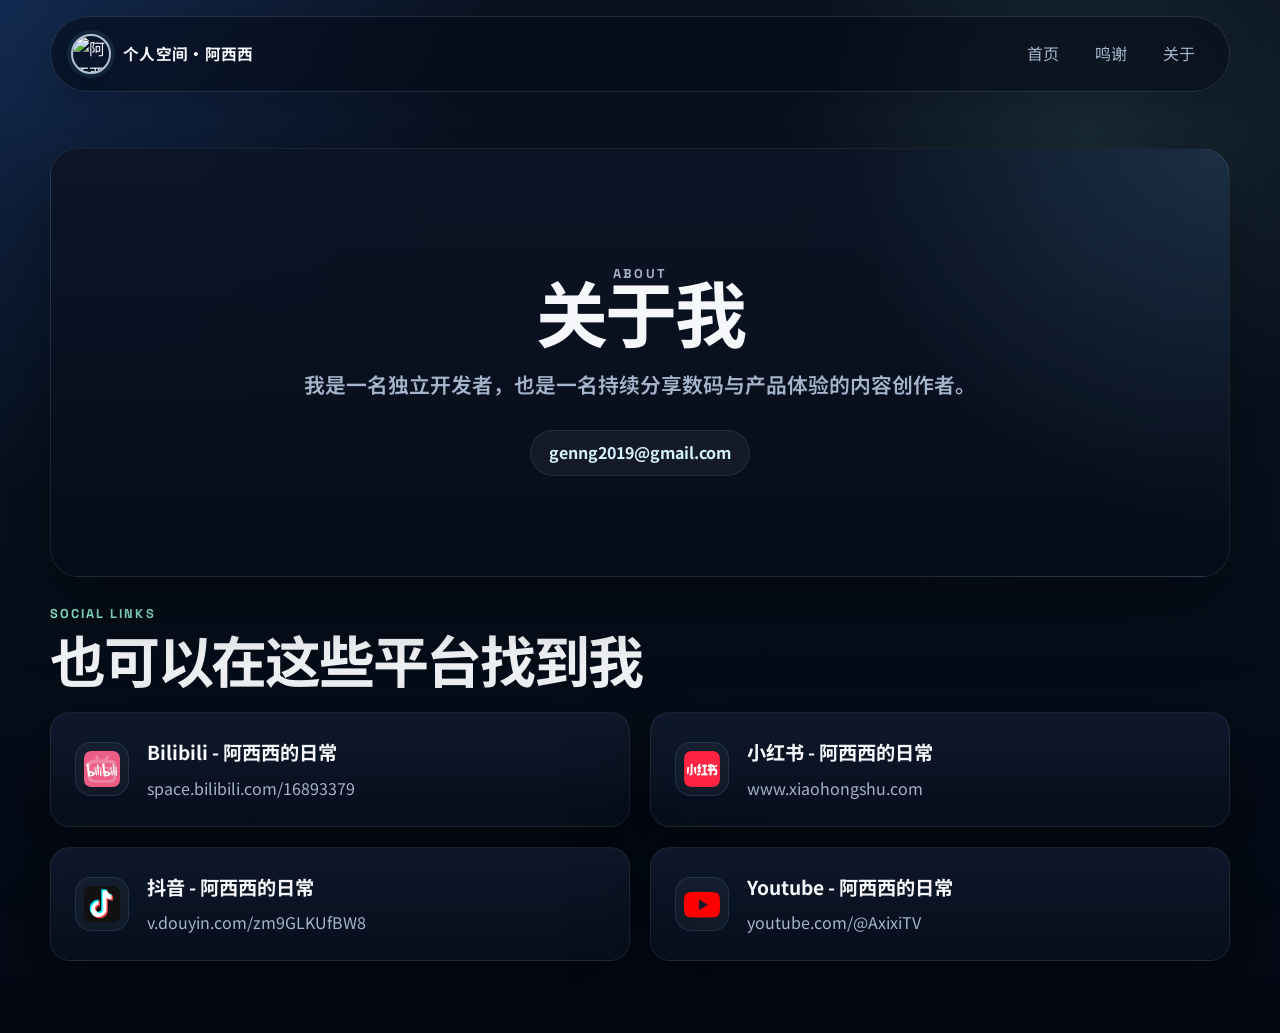
==== about.html @ d5142fbd "init" ====
<!DOCTYPE html>
<html lang="zh-CN">
<head>
  <meta charset="UTF-8">
  <meta name="viewport" content="width=device-width, initial-scale=1.0">
  <title>关于</title>
  <link rel="preconnect" href="https://fonts.googleapis.com">
  <link rel="preconnect" href="https://fonts.gstatic.com" crossorigin>
  <link
    href="https://fonts.googleapis.com/css2?family=Noto+Sans+SC:wght@400;500;700;800&family=Space+Grotesk:wght@500;700&display=swap"
    rel="stylesheet"
  >
  <link rel="stylesheet" href="./style.css">
</head>
<body>

<header class="nav">
  <div class="nav-inner">
    <a class="brand" href="./index.html">
      <img
        class="brand-avatar"
        src="https://i0.hdslb.com/bfs/face/b41566f47ea0d0f1e35ed54521c849c68c026892.jpg"
        alt="阿西西头像"
      >
      <span class="brand-text">个人空间·阿西西</span>
    </a>
    <div class="nav-right">
      <nav class="nav-links" aria-label="主导航">
        <a href="./index.html">首页</a>
        <a href="./credits.html">鸣谢</a>
        <a href="./about.html">关于</a>
      </nav>
    </div>
  </div>
</header>

<main>
  <section class="about">
    <p class="eyebrow">About</p>
    <h1>关于我</h1>
    <p class="about-lead">
      我是一名独立开发者，也是一名持续分享数码与产品体验的内容创作者。
    </p>
    <a class="about-email" href="mailto:genng2019@gmail.com">genng2019@gmail.com</a>
  </section>

  <section class="about-links-section">
    <div class="section-heading compact">
      <p class="eyebrow">Social Links</p>
      <h2>也可以在这些平台找到我</h2>
    </div>

      <div class="about-links-grid">
        <a class="about-link-card glass-card" href="https://space.bilibili.com/16893379" target="_blank" rel="noreferrer">
          <img class="about-link-icon" src="./res/icon/icon_bili.png" alt="Bilibili 图标">
          <div>
            <h3>Bilibili - 阿西西的日常</h3>
            <p>space.bilibili.com/16893379</p>
          </div>
        </a>

      <a class="about-link-card glass-card" href="https://www.xiaohongshu.com/user/profile/5d21be61000000001600b878" target="_blank" rel="noreferrer">
        <img class="about-link-icon" src="./res/icon/icon_xhs.png" alt="小红书图标">
        <div>
          <h3>小红书 - 阿西西的日常</h3>
          <p>www.xiaohongshu.com</p>
        </div>
      </a>

      <a class="about-link-card glass-card" href="https://v.douyin.com/zm9GLKUfBW8/" target="_blank" rel="noreferrer">
        <img class="about-link-icon" src="./res/icon/icon_douyin.png" alt="抖音图标">
        <div>
          <h3>抖音 - 阿西西的日常</h3>
          <p>v.douyin.com/zm9GLKUfBW8</p>
        </div>
      </a>

      <a class="about-link-card glass-card" href="https://www.youtube.com/@AxixiTV" target="_blank" rel="noreferrer">
        <img class="about-link-icon" src="./res/icon/icon_youtube.png" alt="Youtube 图标">
        <div>
          <h3>Youtube - 阿西西的日常</h3>
          <p>youtube.com/@AxixiTV</p>
        </div>
      </a>
    </div>
  </section>
</main>

</body>
</html>
---- style.css ----
:root {
  color-scheme: dark;
  --bg: #08111f;
  --bg-deep: #040914;
  --surface: rgba(10, 18, 32, 0.72);
  --surface-strong: rgba(15, 24, 42, 0.9);
  --line: rgba(166, 196, 255, 0.16);
  --text: #f5f7fb;
  --muted: #a5b5cc;
  --soft: #7d8ba3;
  --accent: #74c0fc;
  --accent-strong: #2f7df6;
  --accent-warm: #8ff0d2;
  --shadow: 0 24px 80px rgba(0, 0, 0, 0.45);
  --radius-lg: 28px;
  --radius-md: 20px;
  --radius-sm: 14px;
  --content-width: 1180px;
}

*,
*::before,
*::after {
  box-sizing: border-box;
}

html {
  scroll-behavior: smooth;
}

body {
  margin: 0;
  min-width: 320px;
  font-family: "Noto Sans SC", sans-serif;
  color: var(--text);
  background:
    radial-gradient(circle at top left, rgba(47, 125, 246, 0.22), transparent 30%),
    radial-gradient(circle at 85% 15%, rgba(143, 240, 210, 0.12), transparent 22%),
    linear-gradient(180deg, #0b1322 0%, #07101d 45%, #040914 100%);
  line-height: 1.6;
}

a {
  color: inherit;
  text-decoration: none;
}

img {
  max-width: 100%;
  display: block;
}

main {
  display: block;
}

.nav {
  position: sticky;
  top: 0;
  z-index: 1000;
  padding: 16px 20px 0;
}

.nav-inner {
  max-width: var(--content-width);
  margin: 0 auto;
  padding: 14px 20px;
  display: flex;
  align-items: center;
  justify-content: space-between;
  gap: 20px;
  border: 1px solid var(--line);
  border-radius: 999px;
  background: rgba(5, 10, 20, 0.55);
  backdrop-filter: blur(18px);
  box-shadow: 0 10px 40px rgba(0, 0, 0, 0.2);
}

.brand {
  display: inline-flex;
  align-items: center;
  gap: 12px;
  min-width: 0;
}

.brand-avatar {
  width: 40px;
  height: 40px;
  border-radius: 50%;
  object-fit: cover;
  object-position: center;
  border: 2px solid rgba(223, 241, 255, 0.8);
  box-shadow:
    0 0 0 4px rgba(116, 192, 252, 0.1),
    0 10px 22px rgba(0, 0, 0, 0.22);
  flex: 0 0 auto;
}

.brand-text {
  font-size: 0.98rem;
  font-weight: 700;
  letter-spacing: 0.02em;
}

.nav-links {
  display: flex;
  align-items: center;
  flex-wrap: wrap;
  justify-content: flex-end;
  gap: 8px;
}

.nav-right {
  display: flex;
  align-items: center;
  justify-content: flex-end;
  gap: 14px;
}

.nav-links a {
  padding: 10px 14px;
  border-radius: 999px;
  color: var(--muted);
  transition: color 0.25s ease, background 0.25s ease, transform 0.25s ease;
}

.nav-links a:hover,
.nav-links a:focus-visible {
  color: var(--text);
  background: rgba(255, 255, 255, 0.06);
  transform: translateY(-1px);
}

.hero {
  position: relative;
  overflow: clip;
}

.hero-home {
  padding: 72px 20px 40px;
}

.hero-shell,
.projects-section,
.values-section,
.site-footer,
.about,
.content {
  width: min(var(--content-width), calc(100% - 40px));
  margin: 0 auto;
}

.hero-shell {
  position: relative;
  display: grid;
  grid-template-columns: minmax(0, 1.25fr) minmax(300px, 0.75fr);
  gap: 28px;
  align-items: stretch;
}

.hero-copy,
.hero-panel,
.project-card,
.value-card,
.about,
.content {
  position: relative;
  z-index: 1;
}

.hero-copy {
  padding: clamp(32px, 6vw, 72px);
  border-radius: var(--radius-lg);
  background: linear-gradient(180deg, rgba(10, 19, 35, 0.9), rgba(6, 12, 24, 0.78));
  border: 1px solid rgba(166, 196, 255, 0.12);
  box-shadow: var(--shadow);
}

.hero-bg {
  position: absolute;
  inset: 0;
  background:
    radial-gradient(circle at 12% 20%, rgba(116, 192, 252, 0.28), transparent 24%),
    radial-gradient(circle at 78% 24%, rgba(143, 240, 210, 0.18), transparent 20%),
    radial-gradient(circle at 60% 75%, rgba(78, 120, 255, 0.15), transparent 28%);
  filter: blur(18px);
  pointer-events: none;
}

.eyebrow {
  margin: 0 0 14px;
  color: var(--accent-warm);
  font: 700 0.8rem/1.4 "Space Grotesk", sans-serif;
  text-transform: uppercase;
  letter-spacing: 0.16em;
}

.hero-title,
.section-heading h2,
.about h1 {
  margin: 0;
  font-family: "Space Grotesk", "Noto Sans SC", sans-serif;
  line-height: 0.95;
  letter-spacing: -0.04em;
}

.hero-title {
  max-width: 10ch;
  font-size: clamp(3rem, 8vw, 7rem);
  background: linear-gradient(135deg, #ffffff 0%, #b7d8ff 35%, #dbfff5 100%);
  -webkit-background-clip: text;
  background-clip: text;
  color: transparent;
  animation: floatIn 0.9s ease both;
}

.hero-subtitle,
.section-copy,
.project-card p,
.value-card p,
.panel-copy,
.about p,
.content p {
  color: var(--muted);
}

.hero-subtitle {
  max-width: 36rem;
  margin: 24px 0 0;
  font-size: clamp(1.05rem, 2.2vw, 1.25rem);
}

.hero-actions {
  display: flex;
  flex-wrap: wrap;
  gap: 14px;
  margin-top: 32px;
}

.button {
  display: inline-flex;
  align-items: center;
  justify-content: center;
  min-height: 48px;
  padding: 0 20px;
  border-radius: 999px;
  font-weight: 700;
  transition: transform 0.25s ease, box-shadow 0.25s ease, background 0.25s ease;
}

.button:hover,
.button:focus-visible {
  transform: translateY(-2px);
}

.button-primary {
  color: #07101d;
  background: linear-gradient(135deg, #f3fbff, #8ff0d2);
  box-shadow: 0 14px 40px rgba(143, 240, 210, 0.18);
}

.button-secondary {
  border: 1px solid rgba(255, 255, 255, 0.1);
  background: rgba(255, 255, 255, 0.04);
}

.hero-stats {
  display: grid;
  grid-template-columns: repeat(3, minmax(0, 1fr));
  gap: 14px;
  margin-top: 36px;
}

.stat-card {
  padding: 18px 18px 16px;
  border-radius: var(--radius-sm);
  background: rgba(255, 255, 255, 0.04);
  border: 1px solid rgba(255, 255, 255, 0.06);
}

.stat-card strong {
  display: block;
  margin-bottom: 6px;
  font-family: "Space Grotesk", sans-serif;
  font-size: clamp(1.8rem, 4vw, 2.5rem);
  line-height: 1;
}

.stat-card span {
  color: var(--muted);
  font-size: 0.92rem;
}

.glass-card {
  background: linear-gradient(180deg, rgba(17, 28, 48, 0.8), rgba(8, 16, 30, 0.75));
  border: 1px solid rgba(255, 255, 255, 0.08);
  border-radius: var(--radius-lg);
  backdrop-filter: blur(14px);
  box-shadow: var(--shadow);
}

.hero-panel {
  padding: clamp(28px, 4vw, 36px);
  align-self: end;
}

.panel-label {
  margin: 0;
  color: #9ed1ff;
  font: 700 0.78rem/1 "Space Grotesk", sans-serif;
  letter-spacing: 0.18em;
  text-transform: uppercase;
}

.hero-panel h2 {
  margin: 20px 0 12px;
  font: 700 clamp(1.8rem, 4vw, 2.8rem)/1.02 "Space Grotesk", "Noto Sans SC", sans-serif;
}

.panel-copy {
  margin: 0 0 26px;
}

.signal-list {
  display: grid;
  gap: 14px;
}

.signal-item {
  display: flex;
  align-items: flex-start;
  gap: 12px;
  color: var(--text);
}

.signal-dot {
  width: 10px;
  height: 10px;
  margin-top: 0.45rem;
  border-radius: 50%;
  background: linear-gradient(135deg, #74c0fc, #8ff0d2);
  box-shadow: 0 0 0 6px rgba(116, 192, 252, 0.12);
  flex: 0 0 auto;
}

.projects-section,
.values-section {
  padding: 56px 0 0;
}

.section-heading {
  max-width: 760px;
  margin-bottom: 28px;
}

.section-heading.compact {
  margin-bottom: 22px;
}

.section-heading h2 {
  font-size: clamp(2rem, 5vw, 3.5rem);
}

.section-copy {
  margin: 16px 0 0;
  font-size: 1rem;
}

.project-grid {
  display: grid;
  grid-template-columns: repeat(2, minmax(0, 1fr));
  gap: 20px;
  align-items: stretch;
}

.project-card {
  display: flex;
  flex-direction: column;
  padding: 26px;
  border-radius: var(--radius-md);
  background:
    linear-gradient(180deg, rgba(14, 23, 40, 0.96), rgba(9, 15, 28, 0.88)),
    rgba(255, 255, 255, 0.02);
  border: 1px solid rgba(255, 255, 255, 0.08);
  box-shadow: 0 16px 40px rgba(0, 0, 0, 0.2);
  transition: transform 0.28s ease, border-color 0.28s ease, box-shadow 0.28s ease;
}

.project-card-featured {
  background:
    radial-gradient(circle at top right, rgba(116, 192, 252, 0.18), transparent 35%),
    linear-gradient(180deg, rgba(15, 28, 48, 0.96), rgba(8, 16, 30, 0.88));
}

.project-card:hover,
.project-card:focus-within {
  transform: translateY(-6px);
  border-color: rgba(143, 240, 210, 0.28);
  box-shadow: 0 26px 60px rgba(0, 0, 0, 0.28);
}

.project-meta {
  display: flex;
  flex-wrap: wrap;
  gap: 10px;
  margin-bottom: 18px;
}

.tag {
  display: inline-flex;
  align-items: center;
  min-height: 30px;
  padding: 0 12px;
  border-radius: 999px;
  color: #d6e9ff;
  font: 700 0.75rem/1 "Space Grotesk", sans-serif;
  letter-spacing: 0.08em;
  text-transform: uppercase;
  background: rgba(116, 192, 252, 0.12);
  border: 1px solid rgba(116, 192, 252, 0.18);
}

.project-card h3,
.value-card h3 {
  margin: 0;
  font-size: 1.35rem;
}

.project-title-link {
  color: inherit;
  transition: color 0.25s ease;
}

.project-title-link:hover,
.project-title-link:focus-visible {
  color: #d7f2ff;
}

.project-card p {
  margin: 14px 0 22px;
  flex: 1;
}

.project-card a,
.site-footer a {
  color: #a9dcff;
}

.project-card a:hover,
.site-footer a:hover,
.project-card a:focus-visible,
.site-footer a:focus-visible {
  color: #d7f2ff;
}

.value-grid {
  display: grid;
  grid-template-columns: repeat(3, minmax(0, 1fr));
  gap: 20px;
  padding-bottom: 72px;
}

.value-card {
  padding: 24px;
}

.value-card p {
  margin: 12px 0 0;
}

.about {
  padding: 100px clamp(24px, 5vw, 48px);
  text-align: center;
  border-radius: var(--radius-lg);
  background:
    radial-gradient(circle at top right, rgba(116, 192, 252, 0.14), transparent 30%),
    linear-gradient(180deg, rgba(12, 21, 38, 0.9), rgba(6, 12, 24, 0.8));
  border: 1px solid rgba(255, 255, 255, 0.08);
  box-shadow: var(--shadow);
  margin-top: 56px;
}

.about h1 {
  margin-top: 0;
  font-size: clamp(2.4rem, 7vw, 4.5rem);
}

.about-lead {
  margin: 20px auto 0;
  max-width: 34rem;
  color: var(--text);
  font-size: clamp(1.08rem, 2.2vw, 1.3rem);
  font-weight: 600;
  line-height: 1.7;
}

.about p {
  margin: 16px auto 0;
  max-width: 42rem;
}

.about-email {
  display: inline-flex;
  align-items: center;
  justify-content: center;
  margin-top: 28px;
  min-height: 46px;
  padding: 0 18px;
  border-radius: 999px;
  color: #d7f2ff;
  font-weight: 700;
  background: rgba(255, 255, 255, 0.05);
  border: 1px solid rgba(255, 255, 255, 0.08);
  transition: transform 0.24s ease, background 0.24s ease, border-color 0.24s ease;
}

.about-email:hover,
.about-email:focus-visible {
  transform: translateY(-2px);
  background: rgba(255, 255, 255, 0.08);
  border-color: rgba(143, 240, 210, 0.28);
}

.about-links-section {
  width: min(var(--content-width), calc(100% - 40px));
  margin: 28px auto 0;
  padding-bottom: 72px;
}

.about-links-grid {
  display: grid;
  grid-template-columns: repeat(2, minmax(0, 1fr));
  gap: 20px;
}

.about-link-card {
  display: flex;
  align-items: center;
  gap: 18px;
  padding: 24px;
  border-radius: var(--radius-md);
  transition: transform 0.28s ease, border-color 0.28s ease, box-shadow 0.28s ease;
}

.about-link-card:hover,
.about-link-card:focus-visible {
  transform: translateY(-4px);
  border-color: rgba(143, 240, 210, 0.28);
  box-shadow: 0 22px 50px rgba(0, 0, 0, 0.24);
}

.about-link-card h3 {
  margin: 0;
  font-size: 1.2rem;
}

.about-link-card p {
  margin: 8px 0 0;
  color: var(--muted);
  word-break: break-word;
}

.about-link-icon {
  width: 54px;
  height: 54px;
  object-fit: contain;
  object-position: center;
  border-radius: 16px;
  background: rgba(255, 255, 255, 0.04);
  padding: 8px;
  border: 1px solid rgba(116, 192, 252, 0.14);
  flex: 0 0 auto;
}

.credits-page {
  color: var(--text);
  background:
    radial-gradient(circle at top left, rgba(47, 125, 246, 0.22), transparent 30%),
    radial-gradient(circle at 85% 15%, rgba(143, 240, 210, 0.12), transparent 22%),
    linear-gradient(180deg, #0b1322 0%, #07101d 45%, #040914 100%);
}

.credits-page .nav-inner {
  background: rgba(5, 10, 20, 0.55);
  border-color: var(--line);
  box-shadow: 0 10px 40px rgba(0, 0, 0, 0.2);
}

.credits-page .nav-links a {
  color: var(--muted);
}

.credits-page .nav-links a:hover,
.credits-page .nav-links a:focus-visible {
  color: var(--text);
  background: rgba(255, 255, 255, 0.06);
}

.credits-page .brand-text,
.credits-page .site-footer,
.credits-page .site-footer a {
  color: inherit;
}

.credits-main {
  padding: 56px 0 0;
}

.credits-hero-shell,
.credits-wall-section {
  width: min(var(--content-width), calc(100% - 40px));
  margin: 0 auto;
}

.credits-hero-shell {
  display: grid;
  grid-template-columns: minmax(0, 1.15fr) minmax(280px, 0.85fr);
  gap: 22px;
  align-items: stretch;
}

.credits-header-card,
.credits-summary-card {
  padding: clamp(24px, 4vw, 32px);
  border-radius: 28px;
  border: 1px solid rgba(166, 196, 255, 0.12);
  background: linear-gradient(180deg, rgba(10, 19, 35, 0.9), rgba(6, 12, 24, 0.78));
  backdrop-filter: blur(20px);
  box-shadow: var(--shadow);
}

.credits-header-card h1 {
  margin: 0;
  font-family: "Space Grotesk", "Noto Sans SC", sans-serif;
  font-size: clamp(2.8rem, 7vw, 5rem);
  line-height: 0.95;
  letter-spacing: -0.05em;
}

.credits-copy {
  color: var(--muted);
}

.credits-header-card .credits-copy {
  margin: 20px 0 0;
  max-width: 42rem;
  font-size: 1rem;
}

.credits-summary-card {
  display: grid;
  gap: 14px;
}

.credits-qr-card {
  padding: 16px;
  border-radius: 22px;
  background: rgba(255, 255, 255, 0.04);
  border: 1px solid rgba(255, 255, 255, 0.06);
  text-align: center;
}

.credits-qr-image {
  width: min(100%, 220px);
  aspect-ratio: 1 / 1;
  display: block;
  margin: 0 auto;
  object-fit: contain;
  border-radius: 18px;
  background: #fff;
  padding: 10px;
  box-shadow: 0 10px 24px rgba(0, 0, 0, 0.18);
}

.credits-qr-caption {
  margin: 14px 0 0;
  color: var(--muted);
  font-size: 0.92rem;
  line-height: 1.55;
}

.credits-stat {
  padding: 18px 18px 16px;
  border-radius: 20px;
  background: rgba(255, 255, 255, 0.04);
  border: 1px solid rgba(255, 255, 255, 0.06);
}

.credits-stat strong {
  display: block;
  font-family: "Space Grotesk", sans-serif;
  font-size: clamp(1.6rem, 3vw, 2.4rem);
  line-height: 1;
}

.credits-stat span {
  display: block;
  margin-top: 8px;
  color: var(--muted);
  font-size: 0.92rem;
}

.credits-wall-section {
  padding: 28px 0 72px;
}

.credits-grid {
  display: grid;
  grid-template-columns: repeat(auto-fit, minmax(120px, 1fr));
  gap: 14px;
}

.credit-person-card {
  padding: 16px 10px 14px;
  text-align: center;
  border-radius: 22px;
  border: 1px solid rgba(255, 255, 255, 0.08);
  background:
    linear-gradient(180deg, rgba(14, 23, 40, 0.96), rgba(9, 15, 28, 0.88));
  box-shadow: 0 10px 26px rgba(0, 0, 0, 0.18);
  transition: transform 0.24s ease, box-shadow 0.24s ease, border-color 0.24s ease;
}

.credit-person-card:hover,
.credit-person-card:focus-within {
  transform: translateY(-4px);
  border-color: rgba(143, 240, 210, 0.28);
  box-shadow: 0 16px 30px rgba(0, 0, 0, 0.24);
}

.credit-person-avatar {
  width: 58px;
  height: 58px;
  display: block;
  margin: 0 auto 10px;
  border-radius: 50%;
  object-fit: cover;
  object-position: center;
  background: rgba(255, 255, 255, 0.08);
  border: 2px solid rgba(255, 255, 255, 0.9);
  box-shadow: 0 8px 18px rgba(0, 0, 0, 0.18);
}

.credit-person-card h3 {
  margin: 0;
  font-size: 0.92rem;
  font-weight: 700;
  color: var(--text);
  line-height: 1.35;
}

.credits-footer {
  padding-bottom: 56px;
}

.content {
  padding: 56px clamp(24px, 5vw, 40px);
}

.site-footer,
footer {
  padding: 0 0 48px;
  text-align: center;
}

.site-footer {
  display: grid;
  gap: 8px;
  color: var(--soft);
}

.site-footer p,
footer p {
  margin: 0;
}

@keyframes floatIn {
  from {
    opacity: 0;
    transform: translateY(22px);
  }

  to {
    opacity: 1;
    transform: translateY(0);
  }
}

@media (prefers-reduced-motion: reduce) {
  html {
    scroll-behavior: auto;
  }

  *,
  *::before,
  *::after {
    animation: none !important;
    transition: none !important;
  }
}

@media (max-width: 1080px) {
  .hero-shell {
    grid-template-columns: 1fr;
  }

  .hero-panel {
    align-self: stretch;
  }
}

@media (max-width: 760px) {
  .nav {
    padding: 12px 14px 0;
  }

  .nav-inner {
    border-radius: 26px;
    padding: 14px;
    align-items: flex-start;
    flex-direction: column;
  }

  .nav-right {
    width: 100%;
    justify-content: space-between;
  }

  .nav-links {
    width: auto;
    flex: 1;
    justify-content: flex-start;
  }

  .hero-home {
    padding: 28px 14px 20px;
  }

  .hero-shell,
  .projects-section,
  .values-section,
  .about-links-section,
  .credits-hero-shell,
  .credits-wall-section,
  .site-footer,
  .about,
  .content {
    width: min(var(--content-width), calc(100% - 28px));
  }

  .hero-copy,
  .hero-panel {
    padding: 24px;
  }

  .credits-main {
    padding-top: 32px;
  }

  .credits-hero-shell {
    grid-template-columns: 1fr;
  }

  .hero-title {
    max-width: none;
  }

  .hero-stats,
  .value-grid {
    grid-template-columns: 1fr;
  }

  .project-grid {
    grid-template-columns: 1fr;
  }

  .about-links-grid {
    grid-template-columns: 1fr;
  }

  .credits-grid {
    grid-template-columns: repeat(2, minmax(0, 1fr));
  }

  .project-card,
  .project-card-featured {
    grid-column: auto;
  }

  .projects-section,
  .values-section {
    padding-top: 40px;
  }

  .value-grid {
    padding-bottom: 56px;
  }
}

@media (max-width: 480px) {
  .brand {
    width: 100%;
  }

  .brand-text {
    font-size: 0.92rem;
  }

  .credit-person-avatar {
    width: 54px;
    height: 54px;
  }

  .nav-links a {
    padding: 8px 12px;
  }

  .brand-avatar {
    width: 42px;
    height: 42px;
  }

  .hero-subtitle,
  .section-copy {
    font-size: 0.98rem;
  }

  .button {
    width: 100%;
  }
}
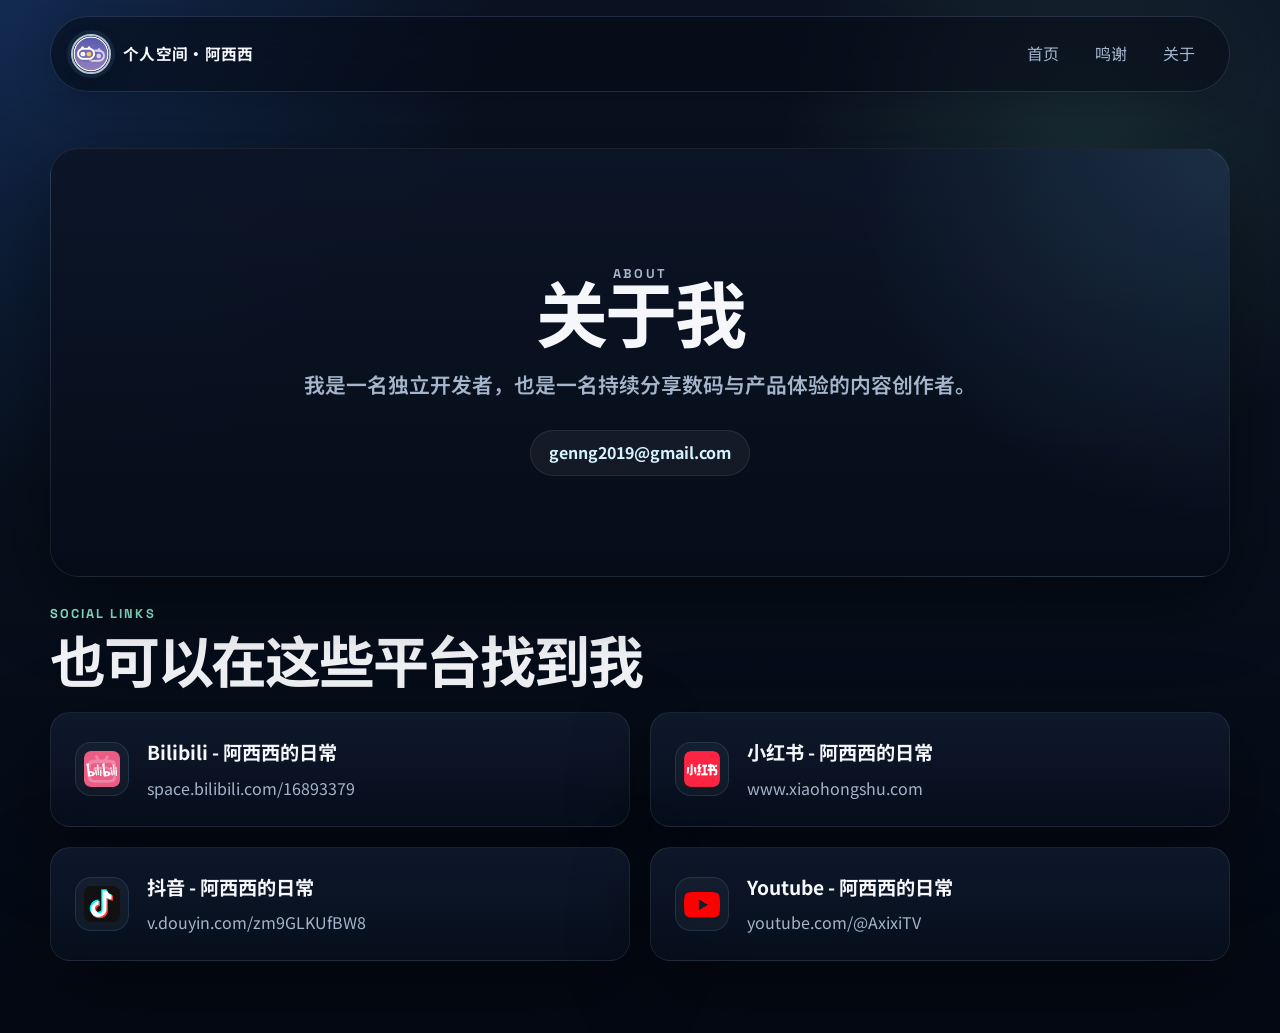
==== commit 79666b62: "init" ====
--- a/about.html
+++ b/about.html
@@ -21,6 +21,8 @@
         class="brand-avatar"
         src="https://i0.hdslb.com/bfs/face/b41566f47ea0d0f1e35ed54521c849c68c026892.jpg"
         alt="阿西西头像"
+        referrerpolicy="no-referrer"
+        onerror="this.onerror=null;this.src='./res/icon/ic_axi.png';"
       >
       <span class="brand-text">个人空间·阿西西</span>
     </a>
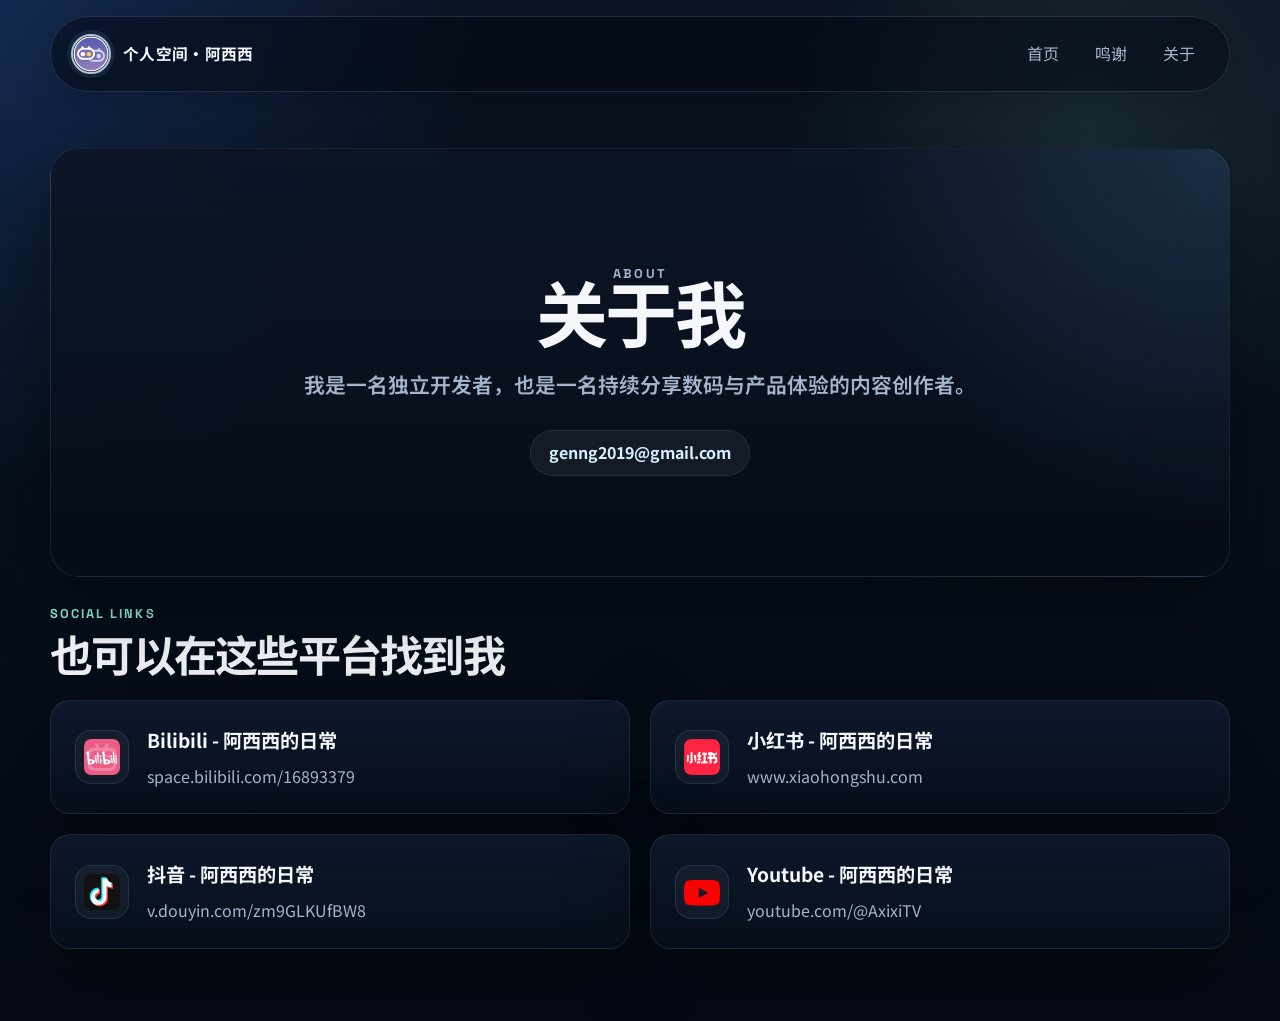
==== commit 10a7a178: "init" ====
--- a/about.html
+++ b/about.html
@@ -10,7 +10,7 @@
     href="https://fonts.googleapis.com/css2?family=Noto+Sans+SC:wght@400;500;700;800&family=Space+Grotesk:wght@500;700&display=swap"
     rel="stylesheet"
   >
-  <link rel="stylesheet" href="./style.css">
+  <link rel="stylesheet" href="./style.css?v=20260412-1">
 </head>
 <body>
 
--- a/style.css
+++ b/style.css
@@ -152,14 +152,11 @@
 
 .hero-shell {
   position: relative;
-  display: grid;
-  grid-template-columns: minmax(0, 1.25fr) minmax(300px, 0.75fr);
-  gap: 28px;
+  display: block;
   align-items: stretch;
 }
 
 .hero-copy,
-.hero-panel,
 .project-card,
 .value-card,
 .about,
@@ -205,8 +202,12 @@
 }
 
 .hero-title {
-  max-width: 10ch;
-  font-size: clamp(3rem, 8vw, 7rem);
+  display: flex;
+  flex-wrap: wrap;
+  align-items: baseline;
+  gap: 0.2em;
+  max-width: none;
+  font-size: clamp(1.8rem, 4.3vw, 3.9rem);
   background: linear-gradient(135deg, #ffffff 0%, #b7d8ff 35%, #dbfff5 100%);
   -webkit-background-clip: text;
   background-clip: text;
@@ -214,20 +215,54 @@
   animation: floatIn 0.9s ease both;
 }
 
+.hero-title-static,
+.hero-title-rotator {
+  display: inline-block;
+}
+
+.hero-title-series {
+  display: inline-flex;
+  align-items: baseline;
+  gap: 0.12em;
+}
+
+.hero-title-rotator {
+  min-height: 1.05em;
+  background: linear-gradient(135deg, #8ff0d2 0%, #f5f7fb 52%, #8fc7ff 100%);
+  -webkit-background-clip: text;
+  background-clip: text;
+  color: transparent;
+  opacity: 0;
+  transform: translateY(0.18em);
+  filter: blur(8px);
+  transition: opacity 0.35s ease, transform 0.35s ease, filter 0.35s ease;
+}
+
+.hero-title-rotator.is-visible {
+  opacity: 1;
+  transform: translateY(0);
+  filter: blur(0);
+}
+
+.hero-title-suffix {
+  display: inline-block;
+  white-space: nowrap;
+}
+
 .hero-subtitle,
 .section-copy,
 .project-card p,
 .value-card p,
-.panel-copy,
 .about p,
 .content p {
   color: var(--muted);
 }
 
 .hero-subtitle {
-  max-width: 36rem;
+  max-width: 52rem;
   margin: 24px 0 0;
   font-size: clamp(1.05rem, 2.2vw, 1.25rem);
+  white-space: nowrap;
 }
 
 .hero-actions {
@@ -299,50 +334,6 @@
   box-shadow: var(--shadow);
 }
 
-.hero-panel {
-  padding: clamp(28px, 4vw, 36px);
-  align-self: end;
-}
-
-.panel-label {
-  margin: 0;
-  color: #9ed1ff;
-  font: 700 0.78rem/1 "Space Grotesk", sans-serif;
-  letter-spacing: 0.18em;
-  text-transform: uppercase;
-}
-
-.hero-panel h2 {
-  margin: 20px 0 12px;
-  font: 700 clamp(1.8rem, 4vw, 2.8rem)/1.02 "Space Grotesk", "Noto Sans SC", sans-serif;
-}
-
-.panel-copy {
-  margin: 0 0 26px;
-}
-
-.signal-list {
-  display: grid;
-  gap: 14px;
-}
-
-.signal-item {
-  display: flex;
-  align-items: flex-start;
-  gap: 12px;
-  color: var(--text);
-}
-
-.signal-dot {
-  width: 10px;
-  height: 10px;
-  margin-top: 0.45rem;
-  border-radius: 50%;
-  background: linear-gradient(135deg, #74c0fc, #8ff0d2);
-  box-shadow: 0 0 0 6px rgba(116, 192, 252, 0.12);
-  flex: 0 0 auto;
-}
-
 .projects-section,
 .values-section {
   padding: 56px 0 0;
@@ -358,7 +349,7 @@
 }
 
 .section-heading h2 {
-  font-size: clamp(2rem, 5vw, 3.5rem);
+  font-size: clamp(1.65rem, 3.6vw, 2.7rem);
 }
 
 .section-copy {
@@ -799,16 +790,6 @@
   }
 }
 
-@media (max-width: 1080px) {
-  .hero-shell {
-    grid-template-columns: 1fr;
-  }
-
-  .hero-panel {
-    align-self: stretch;
-  }
-}
-
 @media (max-width: 760px) {
   .nav {
     padding: 12px 14px 0;
@@ -848,8 +829,7 @@
     width: min(var(--content-width), calc(100% - 28px));
   }
 
-  .hero-copy,
-  .hero-panel {
+  .hero-copy {
     padding: 24px;
   }
 
@@ -862,7 +842,8 @@
   }
 
   .hero-title {
-    max-width: none;
+    gap: 0.18em;
+    font-size: clamp(1.6rem, 7vw, 2.5rem);
   }
 
   .hero-stats,
@@ -925,6 +906,10 @@
     font-size: 0.98rem;
   }
 
+  .hero-subtitle {
+    white-space: normal;
+  }
+
   .button {
     width: 100%;
   }
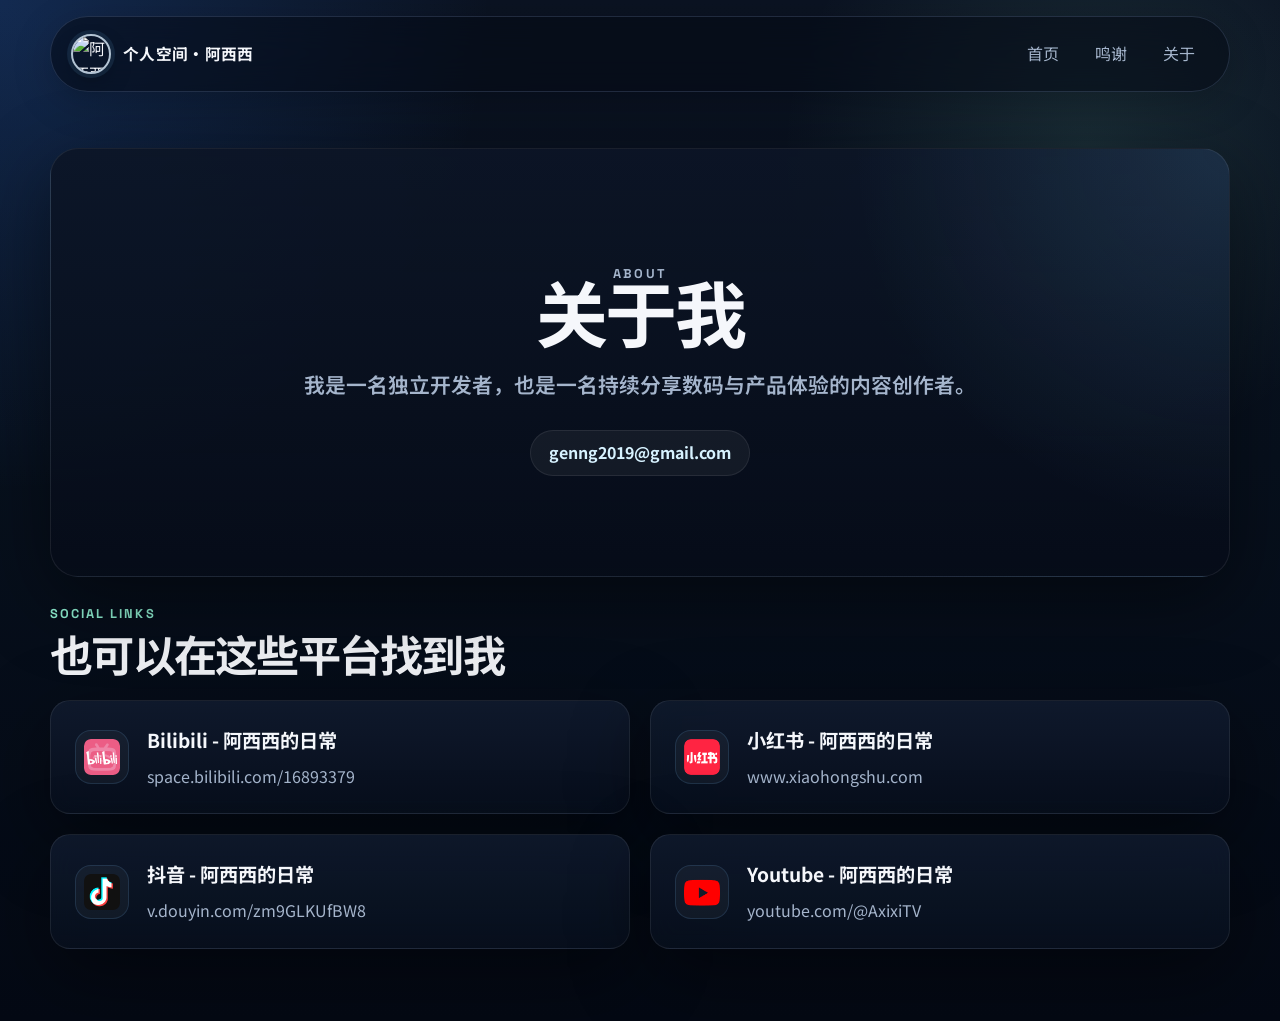
==== commit 420b3eea: "init" ====
--- a/about.html
+++ b/about.html
@@ -4,6 +4,7 @@
   <meta charset="UTF-8">
   <meta name="viewport" content="width=device-width, initial-scale=1.0">
   <title>关于</title>
+  <link rel="icon" type="image/svg+xml" href="res/icon/favicon.svg?v=20260412-2">
   <link rel="preconnect" href="https://fonts.googleapis.com">
   <link rel="preconnect" href="https://fonts.gstatic.com" crossorigin>
   <link
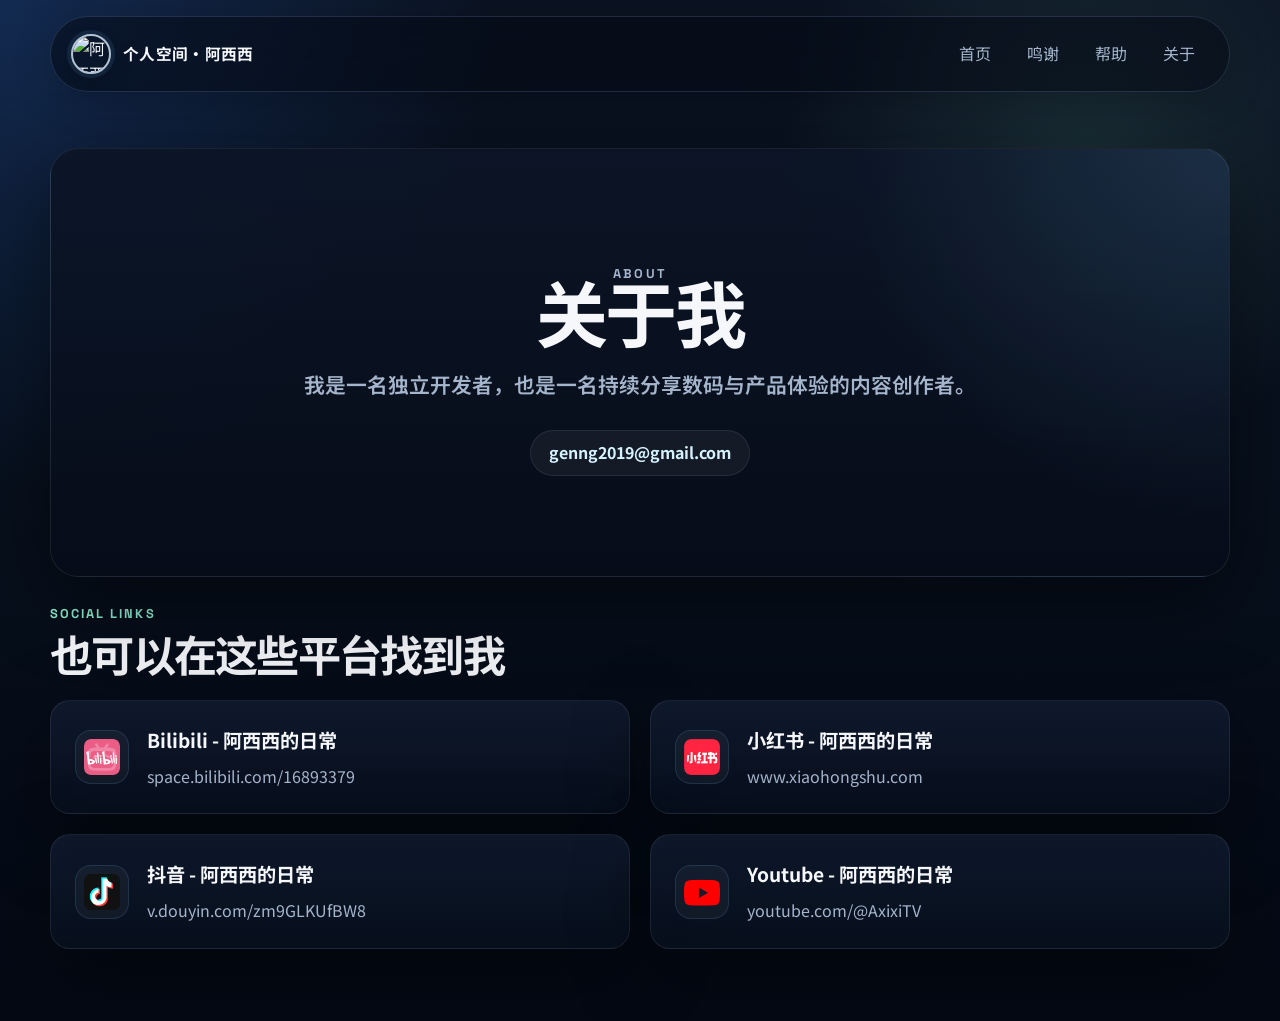
==== commit 1cb57e21: "init" ====
--- a/about.html
+++ b/about.html
@@ -11,7 +11,7 @@
     href="https://fonts.googleapis.com/css2?family=Noto+Sans+SC:wght@400;500;700;800&family=Space+Grotesk:wght@500;700&display=swap"
     rel="stylesheet"
   >
-  <link rel="stylesheet" href="./style.css?v=20260412-1">
+  <link rel="stylesheet" href="./style.css?v=20260414-1">
 </head>
 <body>
 
@@ -31,6 +31,7 @@
       <nav class="nav-links" aria-label="主导航">
         <a href="./index.html">首页</a>
         <a href="./credits.html">鸣谢</a>
+        <a href="./help.html">帮助</a>
         <a href="./about.html">关于</a>
       </nav>
     </div>
--- a/style.css
+++ b/style.css
@@ -744,6 +744,280 @@
   padding-bottom: 56px;
 }
 
+.help-page,
+.doc-page {
+  color: var(--text);
+  background:
+    radial-gradient(circle at top left, rgba(47, 125, 246, 0.22), transparent 30%),
+    radial-gradient(circle at 85% 15%, rgba(143, 240, 210, 0.12), transparent 22%),
+    linear-gradient(180deg, #0b1322 0%, #07101d 45%, #040914 100%);
+}
+
+.help-main,
+.doc-main {
+  padding: 56px 0 72px;
+}
+
+.help-hero-shell,
+.help-grid-section,
+.doc-shell {
+  width: min(var(--content-width), calc(100% - 40px));
+  margin: 0 auto;
+}
+
+.help-hero-shell {
+  display: grid;
+  grid-template-columns: minmax(0, 1.2fr) minmax(260px, 0.8fr);
+  gap: 22px;
+  align-items: stretch;
+}
+
+.help-header-card,
+.help-summary-card {
+  padding: clamp(24px, 4vw, 32px);
+  border-radius: 28px;
+  border: 1px solid rgba(166, 196, 255, 0.12);
+  background: linear-gradient(180deg, rgba(10, 19, 35, 0.9), rgba(6, 12, 24, 0.78));
+  backdrop-filter: blur(20px);
+  box-shadow: var(--shadow);
+}
+
+.help-header-card h1 {
+  margin: 0;
+  font-family: "Space Grotesk", "Noto Sans SC", sans-serif;
+  font-size: clamp(2.4rem, 6vw, 4.3rem);
+  line-height: 0.95;
+  letter-spacing: -0.05em;
+}
+
+.help-copy,
+.help-summary-card p {
+  color: var(--muted);
+}
+
+.help-copy {
+  margin: 20px 0 0;
+  max-width: 42rem;
+}
+
+.help-summary-card {
+  display: flex;
+  flex-direction: column;
+  justify-content: center;
+  gap: 10px;
+}
+
+.help-summary-card strong {
+  font-family: "Space Grotesk", sans-serif;
+  font-size: 1.1rem;
+}
+
+.help-summary-card p {
+  margin: 0;
+}
+
+.help-grid-section {
+  padding-top: 28px;
+}
+
+.help-grid {
+  display: grid;
+  grid-template-columns: repeat(3, minmax(0, 1fr));
+  gap: 20px;
+}
+
+.help-card {
+  display: flex;
+  flex-direction: column;
+  gap: 16px;
+  min-height: 260px;
+  padding: 24px;
+  color: inherit;
+  border-radius: var(--radius-md);
+  transition: transform 0.28s ease, border-color 0.28s ease, box-shadow 0.28s ease, opacity 0.28s ease;
+}
+
+.help-card-active:hover,
+.help-card-active:focus-visible {
+  transform: translateY(-6px);
+  border-color: rgba(143, 240, 210, 0.28);
+  box-shadow: 0 26px 60px rgba(0, 0, 0, 0.28);
+}
+
+.help-card-disabled {
+  opacity: 0.72;
+}
+
+.help-card-head {
+  display: flex;
+  align-items: center;
+  justify-content: space-between;
+  gap: 12px;
+  flex-wrap: wrap;
+}
+
+.help-card-badge,
+.help-card-platform {
+  display: inline-flex;
+  align-items: center;
+  min-height: 30px;
+  padding: 0 12px;
+  border-radius: 999px;
+  font: 700 0.75rem/1 "Space Grotesk", sans-serif;
+  letter-spacing: 0.08em;
+  text-transform: uppercase;
+}
+
+.help-card-badge {
+  color: #06111d;
+  background: linear-gradient(135deg, #f3fbff, #8ff0d2);
+}
+
+.help-card-badge-muted {
+  color: var(--muted);
+  background: rgba(255, 255, 255, 0.06);
+}
+
+.help-card-platform {
+  color: #d6e9ff;
+  background: rgba(116, 192, 252, 0.12);
+  border: 1px solid rgba(116, 192, 252, 0.18);
+}
+
+.help-card h3 {
+  margin: 0;
+  font-size: 1.5rem;
+}
+
+.help-card p {
+  margin: 0;
+  color: var(--muted);
+  flex: 1;
+}
+
+.help-card-link {
+  color: #a9dcff;
+  font-weight: 700;
+}
+
+.doc-shell {
+  padding: clamp(24px, 4vw, 40px);
+  border-radius: 28px;
+}
+
+.doc-toolbar {
+  display: flex;
+  align-items: center;
+  justify-content: space-between;
+  gap: 16px;
+  flex-wrap: wrap;
+  margin-bottom: 28px;
+}
+
+.doc-back-link {
+  display: inline-flex;
+  align-items: center;
+  justify-content: center;
+  min-height: 42px;
+  padding: 0 16px;
+  border-radius: 999px;
+  color: #d7f2ff;
+  font-weight: 700;
+  background: rgba(255, 255, 255, 0.05);
+  border: 1px solid rgba(255, 255, 255, 0.08);
+}
+
+.doc-kicker {
+  margin: 0;
+  color: var(--soft);
+  font: 700 0.8rem/1.4 "Space Grotesk", sans-serif;
+  letter-spacing: 0.16em;
+  text-transform: uppercase;
+}
+
+.doc-empty-state h1,
+.doc-article h1,
+.doc-article h2,
+.doc-article h3 {
+  font-family: "Space Grotesk", "Noto Sans SC", sans-serif;
+  line-height: 1.05;
+  letter-spacing: -0.03em;
+}
+
+.doc-empty-state h1,
+.doc-article h1 {
+  margin: 0 0 20px;
+  font-size: clamp(2.1rem, 5vw, 3.2rem);
+}
+
+.doc-article h2 {
+  margin: 40px 0 16px;
+  font-size: clamp(1.5rem, 3vw, 2.2rem);
+}
+
+.doc-article h3 {
+  margin: 24px 0 12px;
+  font-size: 1.18rem;
+}
+
+.doc-empty-state p,
+.doc-article p,
+.doc-article li {
+  color: var(--muted);
+}
+
+.doc-article p,
+.doc-article ul,
+.doc-article ol,
+.doc-article pre,
+.doc-article hr {
+  margin: 0 0 18px;
+}
+
+.doc-article ul,
+.doc-article ol {
+  padding-left: 1.4rem;
+}
+
+.doc-article li + li {
+  margin-top: 8px;
+}
+
+.doc-article hr {
+  border: 0;
+  border-top: 1px solid rgba(255, 255, 255, 0.08);
+}
+
+.doc-article a {
+  color: #a9dcff;
+}
+
+.doc-article strong {
+  color: var(--text);
+}
+
+.doc-article code {
+  padding: 0.14em 0.4em;
+  border-radius: 8px;
+  background: rgba(255, 255, 255, 0.06);
+  color: #dff4ff;
+  font-family: "SFMono-Regular", Consolas, "Liberation Mono", Menlo, monospace;
+  font-size: 0.92em;
+}
+
+.doc-article pre {
+  overflow-x: auto;
+  padding: 18px;
+  border-radius: 18px;
+  background: rgba(6, 12, 24, 0.92);
+  border: 1px solid rgba(255, 255, 255, 0.08);
+}
+
+.doc-article pre code {
+  padding: 0;
+  background: transparent;
+}
+
 .content {
   padding: 56px clamp(24px, 5vw, 40px);
 }
@@ -821,11 +1095,14 @@
   .projects-section,
   .values-section,
   .about-links-section,
+  .help-hero-shell,
+  .help-grid-section,
   .credits-hero-shell,
   .credits-wall-section,
   .site-footer,
   .about,
-  .content {
+  .content,
+  .doc-shell {
     width: min(var(--content-width), calc(100% - 28px));
   }
 
@@ -837,7 +1114,17 @@
     padding-top: 32px;
   }
 
+  .help-main,
+  .doc-main {
+    padding-top: 32px;
+  }
+
+  .help-hero-shell,
   .credits-hero-shell {
+    grid-template-columns: 1fr;
+  }
+
+  .help-grid {
     grid-template-columns: 1fr;
   }
 
